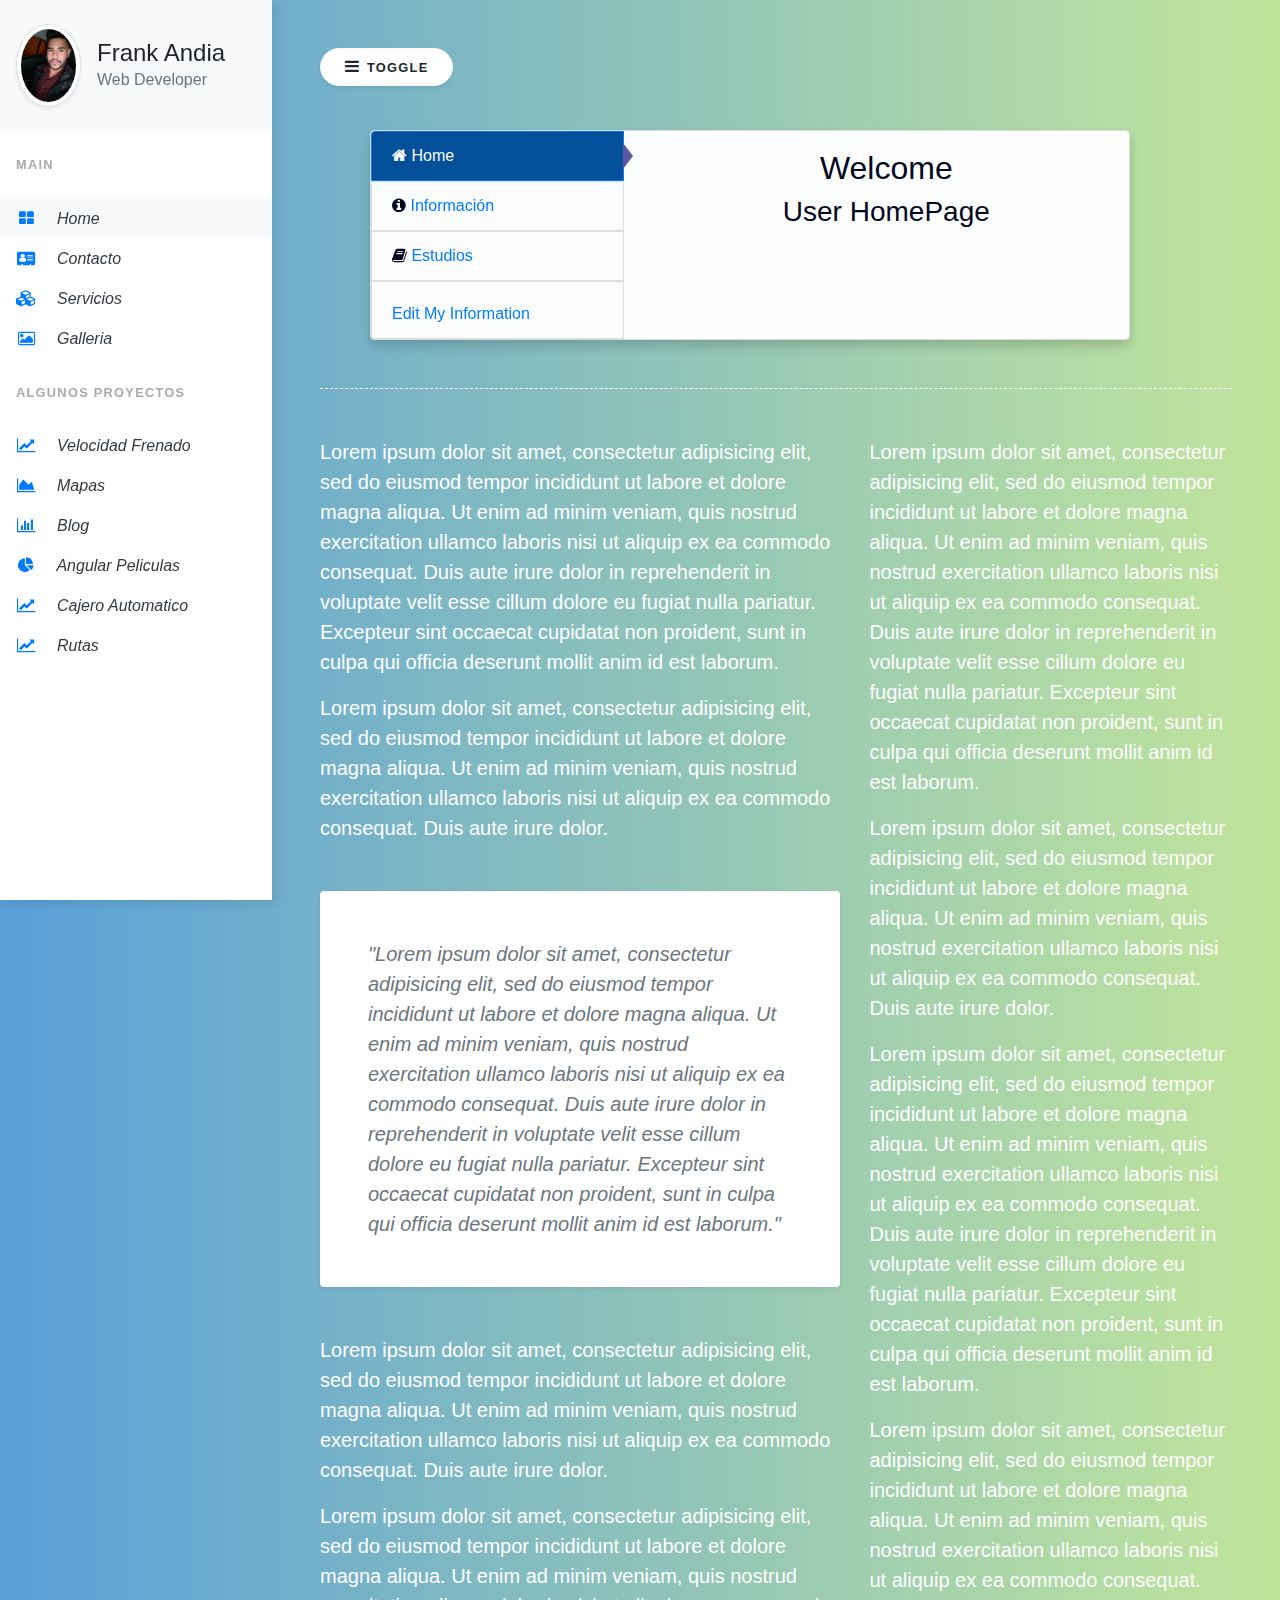
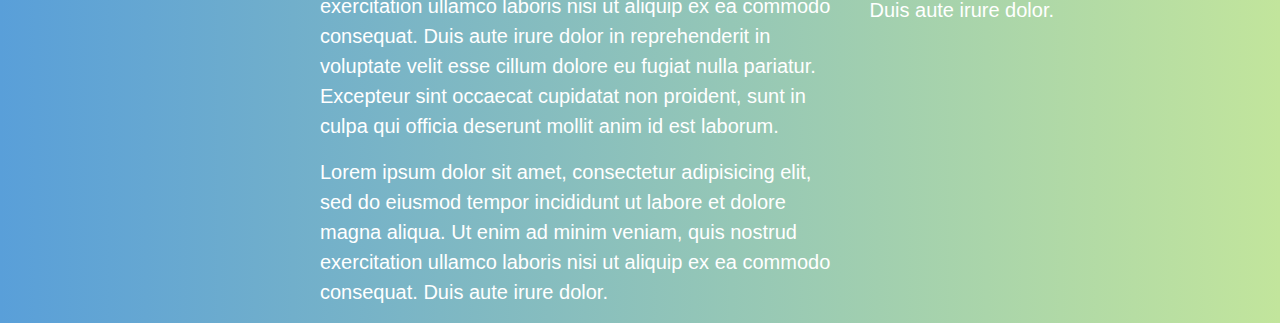
==== index.html @ 43e4f750 "version 1.0.0" ====
<!DOCTYPE html>
<html lang="en">

<head>
  <meta charset="UTF-8">
  <meta name="viewport" content="width=device-width, initial-scale=1.0">
  <meta http-equiv="X-UA-Compatible" content="ie=edge">
  <link rel="stylesheet" href="https://stackpath.bootstrapcdn.com/bootstrap/4.3.1/css/bootstrap.min.css"
    integrity="sha384-ggOyR0iXCbMQv3Xipma34MD+dH/1fQ784/j6cY/iJTQUOhcWr7x9JvoRxT2MZw1T" crossorigin="anonymous">
  <link rel="stylesheet" href="https://cdnjs.cloudflare.com/ajax/libs/font-awesome/5.10.2/css/all.min.css"
    integrity="sha256-zmfNZmXoNWBMemUOo1XUGFfc0ihGGLYdgtJS3KCr/l0=" crossorigin="anonymous" />
  <link rel="stylesheet" href="https://cdnjs.cloudflare.com/ajax/libs/font-awesome/4.7.0/css/font-awesome.css"
    integrity="sha256-NuCn4IvuZXdBaFKJOAcsU2Q3ZpwbdFisd5dux4jkQ5w=" crossorigin="anonymous" />
  <link rel="stylesheet" href="./css/index2.css">
  <title>Mi Portafolio</title>
</head>

<body>
  <!-- Vertical navbar -->
  <div class="vertical-nav bg-white active" id="sidebar">
    <div class="py-4 px-3 mb-4 bg-light">
      <div class="media d-flex align-items-center"><img src="./img/WhatsApp Image 2019-08-27 at 10.52.57 PM.jpeg"
          alt="..." width="65" class="mr-3 rounded-circle img-thumbnail shadow-sm">
        <div class="media-body">
          <h4 class="m-0">Frank Andia</h4>
          <p class="font-weight-light text-muted mb-0">Web Developer</p>
        </div>
      </div>
    </div>

    <p class="text-gray font-weight-bold text-uppercase px-3 small pb-4 mb-0">Main</p>

    <ul class="nav flex-column bg-white mb-0">
      <li class="nav-item">
        <a href="./index.html" class="nav-link text-dark font-italic bg-light">
          <i class="fa fa-th-large mr-3 text-primary fa-fw"></i>
          Home
        </a>
      </li>
      <li class="nav-item">
        <a href="./contacto.html" class="nav-link text-dark font-italic">
          <i class="fa fa-address-card mr-3 text-primary fa-fw"></i>
          Contacto
        </a>
      </li>
      <li class="nav-item">
        <a href="./servicios.html" class="nav-link text-dark font-italic">
          <i class="fa fa-cubes mr-3 text-primary fa-fw"></i>
          Servicios
        </a>
      </li>
      <li class="nav-item">
        <a href="./galeria.html" class="nav-link text-dark font-italic">
          <i class="fa fa-picture-o mr-3 text-primary fa-fw"></i>
          Galleria
        </a>
      </li>
    </ul>

    <p class="text-gray font-weight-bold text-uppercase px-3 small py-4 mb-0">Algunos Proyectos</p>

    <ul class="nav flex-column bg-white mb-0">
      <li class="nav-item">
        <a href="./proyectos-index.html" id="huellafrenado" class="nav-link text-dark font-italic">
          <i class="fa fa-line-chart mr-3 text-primary fa-fw"></i>
          Velocidad Frenado
        </a>
      </li>
      <li class="nav-item">
        <a href="./proyectos-index.html" id="mapas" class="nav-link text-dark font-italic">
          <i class="fa fa-area-chart mr-3 text-primary fa-fw"></i>
          Mapas
        </a>
      </li>
      <li class="nav-item">
        <a href="./proyectos-index.html" class="nav-link text-dark font-italic">
          <i class="fa fa-bar-chart mr-3 text-primary fa-fw"></i>
          Blog
        </a>
      </li>
      <li class="nav-item">
        <a href="./proyectos-index.html" class="nav-link text-dark font-italic">
          <i class="fa fa-pie-chart mr-3 text-primary fa-fw"></i>
          Angular Peliculas
        </a>
      </li>
      <li class="nav-item">
        <a href="./proyectos-index.html" class="nav-link text-dark font-italic">
          <i class="fa fa-line-chart mr-3 text-primary fa-fw"></i>
          Cajero Automatico
        </a>
      </li>
      <li class="nav-item">
        <a href="./proyectos-index.html" class="nav-link text-dark font-italic">
          <i class="fa fa-line-chart mr-3 text-primary fa-fw"></i>
          Rutas
        </a>
      </li>
    </ul>
  </div>
  <!-- End vertical navbar -->


  <!-- Page content holder -->
  <div class="page-content p-5 active" id="content">
    <!-- Toggle button -->
    <button id="sidebarCollapse" type="button" class="btn btn-light bg-white rounded-pill shadow-sm px-4 mb-4"><i
        class="fa fa-bars mr-2"></i><small class="text-uppercase font-weight-bold">Toggle</small></button>

    <!-- Demo content -->
    <div class="container">
      <div class="row">
        <div class="col-lg-10 col-md-12 col-sm-8 col-xs-9 bhoechie-tab-container">
          <div class="col-lg-4 col-md-3 col-sm-3 col-xs-3 bhoechie-tab-menu">
            <ul class="list-group">
              <a href="#" class="list-group-item active">
               <i class="fa fa-home" aria-hidden="true"></i> Home
              </a>
              <a href="#" class="list-group-item ">
               <i class="fa fa-info-circle" aria-hidden="true"></i> Información
              </a>
              <a href="#" class="list-group-item ">
               <i class="fa fa-book" aria-hidden="true"></i> Estudios
              </a>
              <a href="#" class="list-group-item">
                
                <h4 class="glyphicon glyphicon-wrench"></h4> Edit My Information
              </a>
            </ul>
          </div>
          <div class="col-lg-8 col-md-9 col-sm-9 col-xs-9 bhoechie-tab">
            <!-- flight section -->
            <div class="bhoechie-tab-content active" style="align-items: center">
              <center>
                <h1 class="glyphicon glyphicon-user" style="font-size:14em;color:#00001a"></h1>
                <h2 style="margin-top: 0;color:#00001a">Welcome</h2>
                <h3 style="margin-top: 0;color:#00001a">User HomePage</h3>
              </center>
            </div>


            <div class="bhoechie-tab-content">
              <center>
                <h1 class="glyphicon glyphicon-tasks" style="font-size:12em;color:#00001a"></h1>
                <h2 style="margin-top: 0;color:#00001a"><a href="" class="btn btn-sm btn-primary btn-block"
                    role="button">Schedule</a></h2>
                <h3 style="margin-top: 0;color:#00001a">My Schedule</h3>
              </center>
            </div>


            <div class="bhoechie-tab-content">
              <center>
                <h1 class="glyphicon glyphicon-transfer" style="font-size:12em;color:#00001a"></h1>
                <h2 style="margin-top: 0;color:#00001a"><a href="" class="btn btn-sm btn-primary btn-block"
                    role="button">Trips</a></h2>
                <h3 style="margin-top: 0;color:#00001a">MY Trips </h3>
              </center>
            </div>

            <div class="bhoechie-tab-content">
              <center>
                <h1 class="glyphicon glyphicon-edit" style="font-size:12em;color:#00001a"></h1>
                <h2 style="margin-top: 0;color:#00001a"><a href="" class="btn btn-sm btn-primary btn-block"
                    role="button">Edit</a></h2>
                <h3 style="margin-top: 0;color:#00001a">information Settings</h3>
              </center>
            </div>
          </div>
        </div>
      </div>
    </div>
    <div class="separator"></div>
    <div class="row text-white">
      <div class="col-lg-7">
        <p class="lead">Lorem ipsum dolor sit amet, consectetur adipisicing elit, sed do eiusmod tempor incididunt ut
          labore et dolore magna aliqua. Ut enim ad minim veniam, quis nostrud exercitation ullamco laboris nisi ut
          aliquip ex ea commodo consequat. Duis aute irure
          dolor in reprehenderit in voluptate velit esse cillum dolore eu fugiat nulla pariatur. Excepteur sint occaecat
          cupidatat non proident, sunt in culpa qui officia deserunt mollit anim id est laborum.</p>
        <p class="lead">Lorem ipsum dolor sit amet, consectetur adipisicing elit, sed do eiusmod tempor incididunt ut
          labore et dolore magna aliqua. Ut enim ad minim veniam, quis nostrud exercitation ullamco laboris nisi ut
          aliquip ex ea commodo consequat. Duis aute irure
          dolor.
        </p>
        <div class="bg-white p-5 rounded my-5 shadow-sm">
          <p class="lead font-italic mb-0 text-muted">"Lorem ipsum dolor sit amet, consectetur adipisicing elit, sed do
            eiusmod tempor incididunt ut labore et dolore magna aliqua. Ut enim ad minim veniam, quis nostrud
            exercitation ullamco laboris nisi ut aliquip ex ea commodo consequat. Duis aute
            irure dolor in reprehenderit in voluptate velit esse cillum dolore eu fugiat nulla pariatur. Excepteur sint
            occaecat cupidatat non proident, sunt in culpa qui officia deserunt mollit anim id est laborum."</p>
        </div>
        <p class="lead">Lorem ipsum dolor sit amet, consectetur adipisicing elit, sed do eiusmod tempor incididunt ut
          labore et dolore magna aliqua. Ut enim ad minim veniam, quis nostrud exercitation ullamco laboris nisi ut
          aliquip ex ea commodo consequat. Duis aute irure
          dolor.
        </p>
        <p class="lead">Lorem ipsum dolor sit amet, consectetur adipisicing elit, sed do eiusmod tempor incididunt ut
          labore et dolore magna aliqua. Ut enim ad minim veniam, quis nostrud exercitation ullamco laboris nisi ut
          aliquip ex ea commodo consequat. Duis aute irure
          dolor in reprehenderit in voluptate velit esse cillum dolore eu fugiat nulla pariatur. Excepteur sint occaecat
          cupidatat non proident, sunt in culpa qui officia deserunt mollit anim id est laborum.</p>
        <p class="lead">Lorem ipsum dolor sit amet, consectetur adipisicing elit, sed do eiusmod tempor incididunt ut
          labore et dolore magna aliqua. Ut enim ad minim veniam, quis nostrud exercitation ullamco laboris nisi ut
          aliquip ex ea commodo consequat. Duis aute irure
          dolor.
        </p>
      </div>
      <div class="col-lg-5">
        <p class="lead">Lorem ipsum dolor sit amet, consectetur adipisicing elit, sed do eiusmod tempor incididunt ut
          labore et dolore magna aliqua. Ut enim ad minim veniam, quis nostrud exercitation ullamco laboris nisi ut
          aliquip ex ea commodo consequat. Duis aute irure
          dolor in reprehenderit in voluptate velit esse cillum dolore eu fugiat nulla pariatur. Excepteur sint occaecat
          cupidatat non proident, sunt in culpa qui officia deserunt mollit anim id est laborum.</p>
        <p class="lead">Lorem ipsum dolor sit amet, consectetur adipisicing elit, sed do eiusmod tempor incididunt ut
          labore et dolore magna aliqua. Ut enim ad minim veniam, quis nostrud exercitation ullamco laboris nisi ut
          aliquip ex ea commodo consequat. Duis aute irure
          dolor.
        </p>
        <p class="lead">Lorem ipsum dolor sit amet, consectetur adipisicing elit, sed do eiusmod tempor incididunt ut
          labore et dolore magna aliqua. Ut enim ad minim veniam, quis nostrud exercitation ullamco laboris nisi ut
          aliquip ex ea commodo consequat. Duis aute irure
          dolor in reprehenderit in voluptate velit esse cillum dolore eu fugiat nulla pariatur. Excepteur sint occaecat
          cupidatat non proident, sunt in culpa qui officia deserunt mollit anim id est laborum.</p>
        <p class="lead">Lorem ipsum dolor sit amet, consectetur adipisicing elit, sed do eiusmod tempor incididunt ut
          labore et dolore magna aliqua. Ut enim ad minim veniam, quis nostrud exercitation ullamco laboris nisi ut
          aliquip ex ea commodo consequat. Duis aute irure
          dolor.
        </p>
      </div>
    </div>

  </div>
  <!-- End demo content -->
  <script src="https://code.jquery.com/jquery-3.3.1.slim.min.js"
    integrity="sha384-q8i/X+965DzO0rT7abK41JStQIAqVgRVzpbzo5smXKp4YfRvH+8abtTE1Pi6jizo"
    crossorigin="anonymous"></script>
  <script src="https://cdnjs.cloudflare.com/ajax/libs/popper.js/1.14.7/umd/popper.min.js"
    integrity="sha384-UO2eT0CpHqdSJQ6hJty5KVphtPhzWj9WO1clHTMGa3JDZwrnQq4sF86dIHNDz0W1"
    crossorigin="anonymous"></script>
  <script src="https://stackpath.bootstrapcdn.com/bootstrap/4.3.1/js/bootstrap.min.js"
    integrity="sha384-JjSmVgyd0p3pXB1rRibZUAYoIIy6OrQ6VrjIEaFf/nJGzIxFDsf4x0xIM+B07jRM"
    crossorigin="anonymous"></script>
  <script src="./js/index2.js"></script>
</body>

</html>
---- css/index2.css ----
html,body{
    height: 100%;
    width: 100%;
}
.vertical-nav {
    min-width: 17rem;
    width: 17rem;
    height: 100vh;
    position: fixed;
    top: 0;
    left: 0;
    box-shadow: 3px 3px 10px rgba(0, 0, 0, 0.1);
    transition: all 0.4s;
  }
  
  .page-content {
    width: calc(100% - 17rem);
    margin-left: 17rem;
    transition: all 0.4s;
  }
  
  /* for toggle behavior */
  
  #sidebar.active {
    margin-left: -17rem;
  }
  
  #content.active {
    width: 100%;
    margin: 0;
  }
  
  @media (max-width: 768px) {
    #sidebar {
      margin-left: -17rem;
    }
    #sidebar.active {
      margin-left: 0;
    }
    #content {
      width: 100%;
      margin: 0;
    }
    #content.active {
      margin-left: 17rem;
      width: calc(100% - 17rem);
    }
  }
  @media (min-width: 768px) {
    #sidebar {
      margin-left: -17rem;
    }
    #sidebar.active {
      margin-left: 0;
    }
    #content {
      width: 100%;
      height: 100%;
      margin: 0;
    }
    #content.active {
      margin-left: 17rem;
      width: calc(100% - 17rem);
    }
  }

  /*
  *
  * ==========================================
  * FOR DEMO PURPOSE
  * ==========================================
  *
  */
  
  body {
    background: #599fd9;
    background: -webkit-linear-gradient(to right, #599fd9, #c2e59c);
    background: linear-gradient(to right, #599fd9, #c2e59c);
    min-height: 100vh;
    overflow-x: hidden;
  }
  
  .separator {
    margin: 3rem 0;
    border-bottom: 1px dashed #fff;
  }
  
  .text-uppercase {
    letter-spacing: 0.1em;
  }
  
  .text-gray {
    color: #aaa;
  }


/**/
.list-group > a{
  text-decoration: none;
}

div.bhoechie-tab-container{
  z-index: 10;
  background-color: #ffffff;
  padding: 0 !important;
  border-radius: 4px;
  -moz-border-radius: 4px;
  border:1px solid #ddd;
  margin-top: 20px;
  margin-left: 50px;
  -webkit-box-shadow: 0 6px 12px rgba(0,0,0,.175);
  box-shadow: 0 6px 12px rgba(0,0,0,.175);
  -moz-box-shadow: 0 6px 12px rgba(0,0,0,.175);
  background-clip: padding-box;
  opacity: 0.97;
  filter: alpha(opacity=97);
}
div.bhoechie-tab-menu{
  padding-right: 0;
  padding-left: 0;
  padding-bottom: 0;
  float: left;
}
div.bhoechie-tab{
  float: left;
}
div.bhoechie-tab-menu ul.list-group{
  margin-bottom: 0;
  list-style:none;
}
div.bhoechie-tab-menu ul.list-group>a{
  margin-bottom: 0;
  text-align:left;
}
div.bhoechie-tab-menu ul.list-group>a .glyphicon,
div.bhoechie-tab-menu ul.list-group>a .fa {
  color: #00001a;
}
div.bhoechie-tab-menu ul.list-group>a:first-child{
  border-top-right-radius: 0;
  -moz-border-top-right-radius: 0;
}
div.bhoechie-tab-menu ul.list-group>a:last-child{
  border-bottom-right-radius: 0;
  -moz-border-bottom-right-radius: 0;
}
div.bhoechie-tab-menu ul.list-group>a.active,
div.bhoechie-tab-menu ul.list-group>a.active .glyphicon,
div.bhoechie-tab-menu ul.list-group>a.active .fa{
  background-color: #004c99;
  background-image: #5A55A3;
  color: #ffffff;
}
div.bhoechie-tab-menu ul.list-group>a.active:after{
  content: '';
  position: absolute;
  left: 100%;
  top: 50%;
  margin-top: -13px;
  border-left: 0;
  border-bottom: 13px solid transparent;
  border-top: 13px solid transparent;
  border-left: 10px solid #5A55A3;
}

div.bhoechie-tab-content{
  background-color: #ffffff;
  /* border: 1px solid #eeeeee; */
  padding-left: 20px;
  padding-top: 10px;
}

div.bhoechie-tab div.bhoechie-tab-content:not(.active){
  display: none;
}
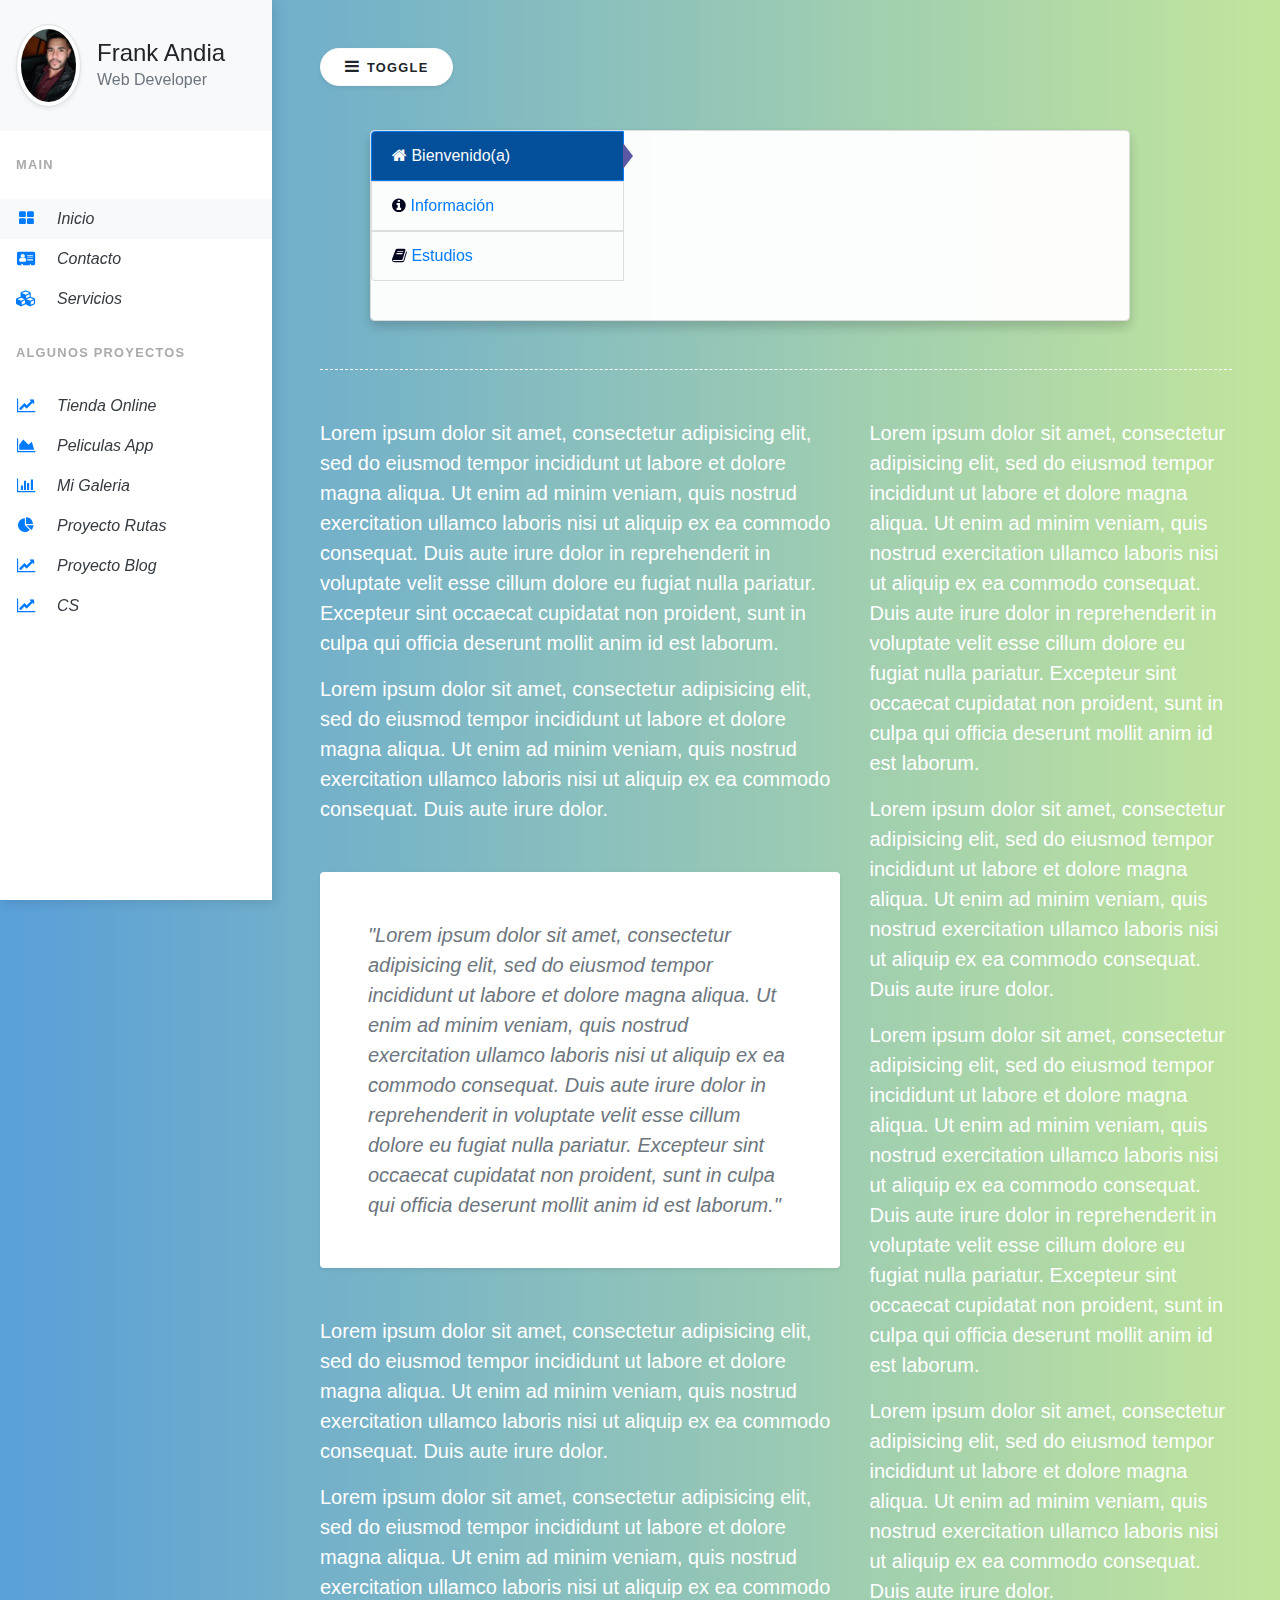
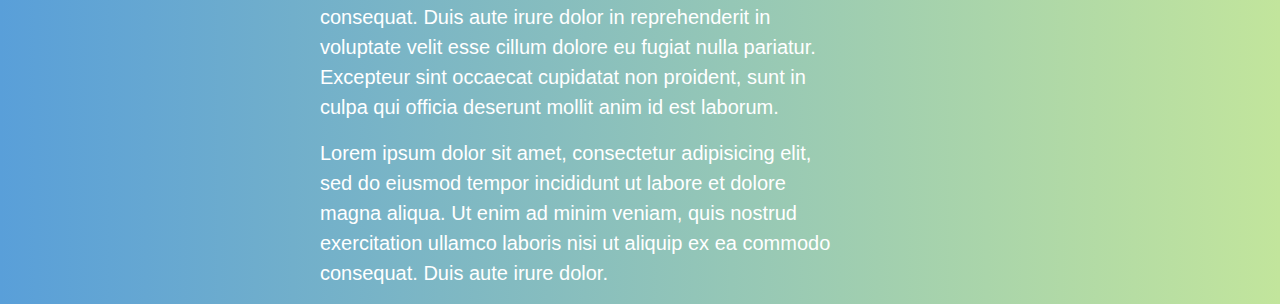
==== commit d36e98d2: "V2.0" ====
--- a/index.html
+++ b/index.html
@@ -34,7 +34,7 @@
       <li class="nav-item">
         <a href="./index.html" class="nav-link text-dark font-italic bg-light">
           <i class="fa fa-th-large mr-3 text-primary fa-fw"></i>
-          Home
+          Inicio
         </a>
       </li>
       <li class="nav-item">
@@ -49,51 +49,51 @@
           Servicios
         </a>
       </li>
-      <li class="nav-item">
+      <!-- <li class="nav-item">
         <a href="./galeria.html" class="nav-link text-dark font-italic">
           <i class="fa fa-picture-o mr-3 text-primary fa-fw"></i>
           Galleria
         </a>
-      </li>
+      </li> -->
     </ul>
 
     <p class="text-gray font-weight-bold text-uppercase px-3 small py-4 mb-0">Algunos Proyectos</p>
 
     <ul class="nav flex-column bg-white mb-0">
       <li class="nav-item">
-        <a href="./proyectos-index.html" id="huellafrenado" class="nav-link text-dark font-italic">
+        <a href="https://franklam7.github.io/Tienda-Online/#/" target="_blanck" class="nav-link text-dark font-italic">
           <i class="fa fa-line-chart mr-3 text-primary fa-fw"></i>
-          Velocidad Frenado
-        </a>
-      </li>
-      <li class="nav-item">
-        <a href="./proyectos-index.html" id="mapas" class="nav-link text-dark font-italic">
+          Tienda Online
+        </a>
+      </li>
+      <li class="nav-item">
+        <a href="https://franklam7.github.io/PeliculasApp/" target="_blanck" id="mapas" class="nav-link text-dark font-italic">
           <i class="fa fa-area-chart mr-3 text-primary fa-fw"></i>
-          Mapas
-        </a>
-      </li>
-      <li class="nav-item">
-        <a href="./proyectos-index.html" class="nav-link text-dark font-italic">
+          Peliculas App
+        </a>
+      </li>
+      <li class="nav-item">
+        <a href="https://franklam7.github.io/Mi-Galeria/index.html" target="_blanck" class="nav-link text-dark font-italic">
           <i class="fa fa-bar-chart mr-3 text-primary fa-fw"></i>
-          Blog
-        </a>
-      </li>
-      <li class="nav-item">
-        <a href="./proyectos-index.html" class="nav-link text-dark font-italic">
+          Mi Galeria
+        </a>
+      </li>
+      <li class="nav-item">
+        <a href="https://franklam7.github.io/ProyectoRutas/ProyectoRutas/index.html" target="_blanck" class="nav-link text-dark font-italic">
           <i class="fa fa-pie-chart mr-3 text-primary fa-fw"></i>
-          Angular Peliculas
-        </a>
-      </li>
-      <li class="nav-item">
-        <a href="./proyectos-index.html" class="nav-link text-dark font-italic">
+          Proyecto Rutas
+        </a>
+      </li>
+      <li class="nav-item">
+        <a href="https://franklam7.github.io/ProyectoJS/index.html" target="_blanck" class="nav-link text-dark font-italic">
           <i class="fa fa-line-chart mr-3 text-primary fa-fw"></i>
-          Cajero Automatico
-        </a>
-      </li>
-      <li class="nav-item">
-        <a href="./proyectos-index.html" class="nav-link text-dark font-italic">
+          Proyecto Blog
+        </a>
+      </li>
+      <li class="nav-item">
+        <a href="https://franklam7.github.io/Codigo5-Semana2-PaginaCounterStrike/index.html" target="_blanck" class="nav-link text-dark font-italic">
           <i class="fa fa-line-chart mr-3 text-primary fa-fw"></i>
-          Rutas
+          CS
         </a>
       </li>
     </ul>
@@ -114,7 +114,7 @@
           <div class="col-lg-4 col-md-3 col-sm-3 col-xs-3 bhoechie-tab-menu">
             <ul class="list-group">
               <a href="#" class="list-group-item active">
-               <i class="fa fa-home" aria-hidden="true"></i> Home
+               <i class="fa fa-home" aria-hidden="true"></i> Bienvenido(a)
               </a>
               <a href="#" class="list-group-item ">
                <i class="fa fa-info-circle" aria-hidden="true"></i> Información
@@ -122,50 +122,83 @@
               <a href="#" class="list-group-item ">
                <i class="fa fa-book" aria-hidden="true"></i> Estudios
               </a>
-              <a href="#" class="list-group-item">
+              <!-- <a href="#" class="list-group-item">
                 
                 <h4 class="glyphicon glyphicon-wrench"></h4> Edit My Information
-              </a>
+              </a> -->
             </ul>
           </div>
           <div class="col-lg-8 col-md-9 col-sm-9 col-xs-9 bhoechie-tab">
             <!-- flight section -->
-            <div class="bhoechie-tab-content active" style="align-items: center">
-              <center>
-                <h1 class="glyphicon glyphicon-user" style="font-size:14em;color:#00001a"></h1>
-                <h2 style="margin-top: 0;color:#00001a">Welcome</h2>
-                <h3 style="margin-top: 0;color:#00001a">User HomePage</h3>
+            <div class="bhoechie-tab-content active" id="tit" style="align-items: center">
+              <center>
+                <!-- <h1 class="glyphicon glyphicon-user" style="font-size:14em;color:#00001a"></h1> -->
+                <!-- <h2 style="margin-top: 0;color:#00001a">Welcome</h2> -->
+                <h2 style="margin-top: 0; margin-bottom: 0;">Frank</h2>
+                <h2 style="margin-top: 0;">Home Page</h2>
               </center>
             </div>
 
 
             <div class="bhoechie-tab-content">
               <center>
-                <h1 class="glyphicon glyphicon-tasks" style="font-size:12em;color:#00001a"></h1>
+                <!-- <h1 class="glyphicon glyphicon-tasks" style="font-size:12em;color:#00001a">a</h1>
                 <h2 style="margin-top: 0;color:#00001a"><a href="" class="btn btn-sm btn-primary btn-block"
                     role="button">Schedule</a></h2>
-                <h3 style="margin-top: 0;color:#00001a">My Schedule</h3>
+                <h3 style="margin-top: 0;color:#00001a">My Schedule</h3> -->
+                <table class="table table-hover">
+                  <tr>
+                    <th scope="row">Nombre</th>
+                    <td>Frank Andia Monroy </td>
+                  </tr>
+                  <tr>
+                    <th scope="row">Email</th>
+                    <td>frankzick1@gmail.com </td>
+                  </tr>
+                  <tr>
+                    <th scope="row">Telf.</th>
+                    <td>+51 982739106 </td>
+                  </tr>
+                  <tr>
+                    <th scope="row">Fecha Nac.</th>
+                    <td>07/06/1996 </td>
+                  </tr>
+                  <tr>
+                    <th scope="row">Nacionalidad</th>
+                    <td>Perú</td>
+                  </tr>
+                </table>
               </center>
             </div>
 
 
             <div class="bhoechie-tab-content">
               <center>
-                <h1 class="glyphicon glyphicon-transfer" style="font-size:12em;color:#00001a"></h1>
-                <h2 style="margin-top: 0;color:#00001a"><a href="" class="btn btn-sm btn-primary btn-block"
-                    role="button">Trips</a></h2>
-                <h3 style="margin-top: 0;color:#00001a">MY Trips </h3>
+                <table class="table table-hover">
+                  <tr>
+                    <th scope="row">UPC</th>
+                    <td>Ingenieria de Sistemas - Actualidad </td>
+                  </tr>
+                  <tr>
+                    <th scope="row">CIBERTEC</th>
+                    <td>Computación e Informática - Egresado</td>
+                  </tr>
+                  <tr>
+                    <th scope="row">TECSUP</th>
+                    <td>Desarrollo Web FullStack - Certificación</td>
+                  </tr>
+                </table>
               </center>
             </div>
 
-            <div class="bhoechie-tab-content">
+            <!-- <div class="bhoechie-tab-content">
               <center>
                 <h1 class="glyphicon glyphicon-edit" style="font-size:12em;color:#00001a"></h1>
                 <h2 style="margin-top: 0;color:#00001a"><a href="" class="btn btn-sm btn-primary btn-block"
                     role="button">Edit</a></h2>
                 <h3 style="margin-top: 0;color:#00001a">information Settings</h3>
               </center>
-            </div>
+            </div> -->
           </div>
         </div>
       </div>
--- a/css/index2.css
+++ b/css/index2.css
@@ -1,158 +1,158 @@
-html,body{
-    height: 100%;
-    width: 100%;
+html,
+body {
+  height: 100%;
+  width: 100%;
 }
 .vertical-nav {
-    min-width: 17rem;
-    width: 17rem;
-    height: 100vh;
-    position: fixed;
-    top: 0;
-    left: 0;
-    box-shadow: 3px 3px 10px rgba(0, 0, 0, 0.1);
-    transition: all 0.4s;
-  }
-  
-  .page-content {
-    width: calc(100% - 17rem);
-    margin-left: 17rem;
-    transition: all 0.4s;
-  }
-  
-  /* for toggle behavior */
-  
+  min-width: 17rem;
+  width: 17rem;
+  height: 100vh;
+  position: fixed;
+  top: 0;
+  left: 0;
+  box-shadow: 3px 3px 10px rgba(0, 0, 0, 0.1);
+  transition: all 0.4s;
+}
+
+.page-content {
+  width: calc(100% - 17rem);
+  margin-left: 17rem;
+  transition: all 0.4s;
+}
+
+/* for toggle behavior */
+
+#sidebar.active {
+  margin-left: -17rem;
+}
+
+#content.active {
+  width: 100%;
+  margin: 0;
+}
+
+@media (max-width: 768px) {
+  #sidebar {
+    margin-left: -17rem;
+  }
   #sidebar.active {
-    margin-left: -17rem;
-  }
-  
-  #content.active {
+    margin-left: 0;
+  }
+  #content {
     width: 100%;
     margin: 0;
   }
-  
-  @media (max-width: 768px) {
-    #sidebar {
-      margin-left: -17rem;
-    }
-    #sidebar.active {
-      margin-left: 0;
-    }
-    #content {
-      width: 100%;
-      margin: 0;
-    }
-    #content.active {
-      margin-left: 17rem;
-      width: calc(100% - 17rem);
-    }
-  }
-  @media (min-width: 768px) {
-    #sidebar {
-      margin-left: -17rem;
-    }
-    #sidebar.active {
-      margin-left: 0;
-    }
-    #content {
-      width: 100%;
-      height: 100%;
-      margin: 0;
-    }
-    #content.active {
-      margin-left: 17rem;
-      width: calc(100% - 17rem);
-    }
-  }
-
-  /*
+  #content.active {
+    margin-left: 17rem;
+    width: calc(100% - 17rem);
+  }
+}
+@media (min-width: 768px) {
+  #sidebar {
+    margin-left: -17rem;
+  }
+  #sidebar.active {
+    margin-left: 0;
+  }
+  #content {
+    width: 100%;
+    height: 100%;
+    margin: 0;
+  }
+  #content.active {
+    margin-left: 17rem;
+    width: calc(100% - 17rem);
+  }
+}
+
+/*
   *
   * ==========================================
   * FOR DEMO PURPOSE
   * ==========================================
   *
   */
-  
-  body {
-    background: #599fd9;
-    background: -webkit-linear-gradient(to right, #599fd9, #c2e59c);
-    background: linear-gradient(to right, #599fd9, #c2e59c);
-    min-height: 100vh;
-    overflow-x: hidden;
-  }
-  
-  .separator {
-    margin: 3rem 0;
-    border-bottom: 1px dashed #fff;
-  }
-  
-  .text-uppercase {
-    letter-spacing: 0.1em;
-  }
-  
-  .text-gray {
-    color: #aaa;
-  }
-
+
+body {
+  background: #599fd9;
+  background: -webkit-linear-gradient(to right, #599fd9, #c2e59c);
+  background: linear-gradient(to right, #599fd9, #c2e59c);
+  min-height: 100vh;
+  overflow-x: hidden;
+}
+
+.separator {
+  margin: 3rem 0;
+  border-bottom: 1px dashed #fff;
+}
+
+.text-uppercase {
+  letter-spacing: 0.1em;
+}
+
+.text-gray {
+  color: #aaa;
+}
 
 /**/
-.list-group > a{
+.list-group > a {
   text-decoration: none;
 }
 
-div.bhoechie-tab-container{
+div.bhoechie-tab-container {
   z-index: 10;
   background-color: #ffffff;
   padding: 0 !important;
   border-radius: 4px;
   -moz-border-radius: 4px;
-  border:1px solid #ddd;
+  border: 1px solid #ddd;
   margin-top: 20px;
   margin-left: 50px;
-  -webkit-box-shadow: 0 6px 12px rgba(0,0,0,.175);
-  box-shadow: 0 6px 12px rgba(0,0,0,.175);
-  -moz-box-shadow: 0 6px 12px rgba(0,0,0,.175);
+  -webkit-box-shadow: 0 6px 12px rgba(0, 0, 0, 0.175);
+  box-shadow: 0 6px 12px rgba(0, 0, 0, 0.175);
+  -moz-box-shadow: 0 6px 12px rgba(0, 0, 0, 0.175);
   background-clip: padding-box;
   opacity: 0.97;
   filter: alpha(opacity=97);
 }
-div.bhoechie-tab-menu{
+div.bhoechie-tab-menu {
   padding-right: 0;
   padding-left: 0;
   padding-bottom: 0;
   float: left;
 }
-div.bhoechie-tab{
+div.bhoechie-tab {
   float: left;
 }
-div.bhoechie-tab-menu ul.list-group{
+div.bhoechie-tab-menu ul.list-group {
   margin-bottom: 0;
-  list-style:none;
-}
-div.bhoechie-tab-menu ul.list-group>a{
+  list-style: none;
+}
+div.bhoechie-tab-menu ul.list-group > a {
   margin-bottom: 0;
-  text-align:left;
-}
-div.bhoechie-tab-menu ul.list-group>a .glyphicon,
-div.bhoechie-tab-menu ul.list-group>a .fa {
+  text-align: left;
+}
+div.bhoechie-tab-menu ul.list-group > a .glyphicon,
+div.bhoechie-tab-menu ul.list-group > a .fa {
   color: #00001a;
 }
-div.bhoechie-tab-menu ul.list-group>a:first-child{
+div.bhoechie-tab-menu ul.list-group > a:first-child {
   border-top-right-radius: 0;
   -moz-border-top-right-radius: 0;
 }
-div.bhoechie-tab-menu ul.list-group>a:last-child{
+div.bhoechie-tab-menu ul.list-group > a:last-child {
   border-bottom-right-radius: 0;
   -moz-border-bottom-right-radius: 0;
 }
-div.bhoechie-tab-menu ul.list-group>a.active,
-div.bhoechie-tab-menu ul.list-group>a.active .glyphicon,
-div.bhoechie-tab-menu ul.list-group>a.active .fa{
+div.bhoechie-tab-menu ul.list-group > a.active,
+div.bhoechie-tab-menu ul.list-group > a.active .glyphicon,
+div.bhoechie-tab-menu ul.list-group > a.active .fa {
   background-color: #004c99;
-  background-image: #5A55A3;
+  background-image: #5a55a3;
   color: #ffffff;
 }
-div.bhoechie-tab-menu ul.list-group>a.active:after{
-  content: '';
+div.bhoechie-tab-menu ul.list-group > a.active:after {
+  content: "";
   position: absolute;
   left: 100%;
   top: 50%;
@@ -160,19 +160,55 @@
   border-left: 0;
   border-bottom: 13px solid transparent;
   border-top: 13px solid transparent;
-  border-left: 10px solid #5A55A3;
-}
-
-div.bhoechie-tab-content{
+  border-left: 10px solid #5a55a3;
+}
+
+div.bhoechie-tab-content {
   background-color: #ffffff;
   /* border: 1px solid #eeeeee; */
   padding-left: 20px;
   padding-top: 10px;
 }
 
-div.bhoechie-tab div.bhoechie-tab-content:not(.active){
+div.bhoechie-tab div.bhoechie-tab-content:not(.active) {
   display: none;
 }
 
-
-
+/*texto*/
+#tit > center > h2 {
+  font-size: 3rem;
+  font-weight: 900;
+  text-align: center;
+  margin: 4rem;
+  text-transform: uppercase;
+  animation: background-move 10s infinite;
+  background: url(https://blog.spoongraphics.co.uk/wp-content/uploads/2012/retro-pattern/triangle-pattern.jpg);
+  -webkit-background-clip: text;
+  -webkit-text-fill-color: transparent;
+}
+
+@keyframes background-move {
+  0% {
+    background-position: 0% 0%;
+  }
+  25% {
+    background-position: 5% 10%;
+  }
+  50% {
+    background-position: 15% 15%;
+  }
+  75% {
+    background-position: 10% 5%;
+  }
+  100% {
+    background-position: 0% 0%;
+  }
+}
+@font-face {
+  font-family: "Open Sans";
+  font-style: normal;
+  font-weight: 400;
+  src: local("Open Sans"), local("OpenSans"),
+    url(http://themes.googleusercontent.com/static/fonts/opensans/v7/cJZKeOuBrn4kERxqtaUH3bO3LdcAZYWl9Si6vvxL-qU.woff)
+      format("woff");
+}
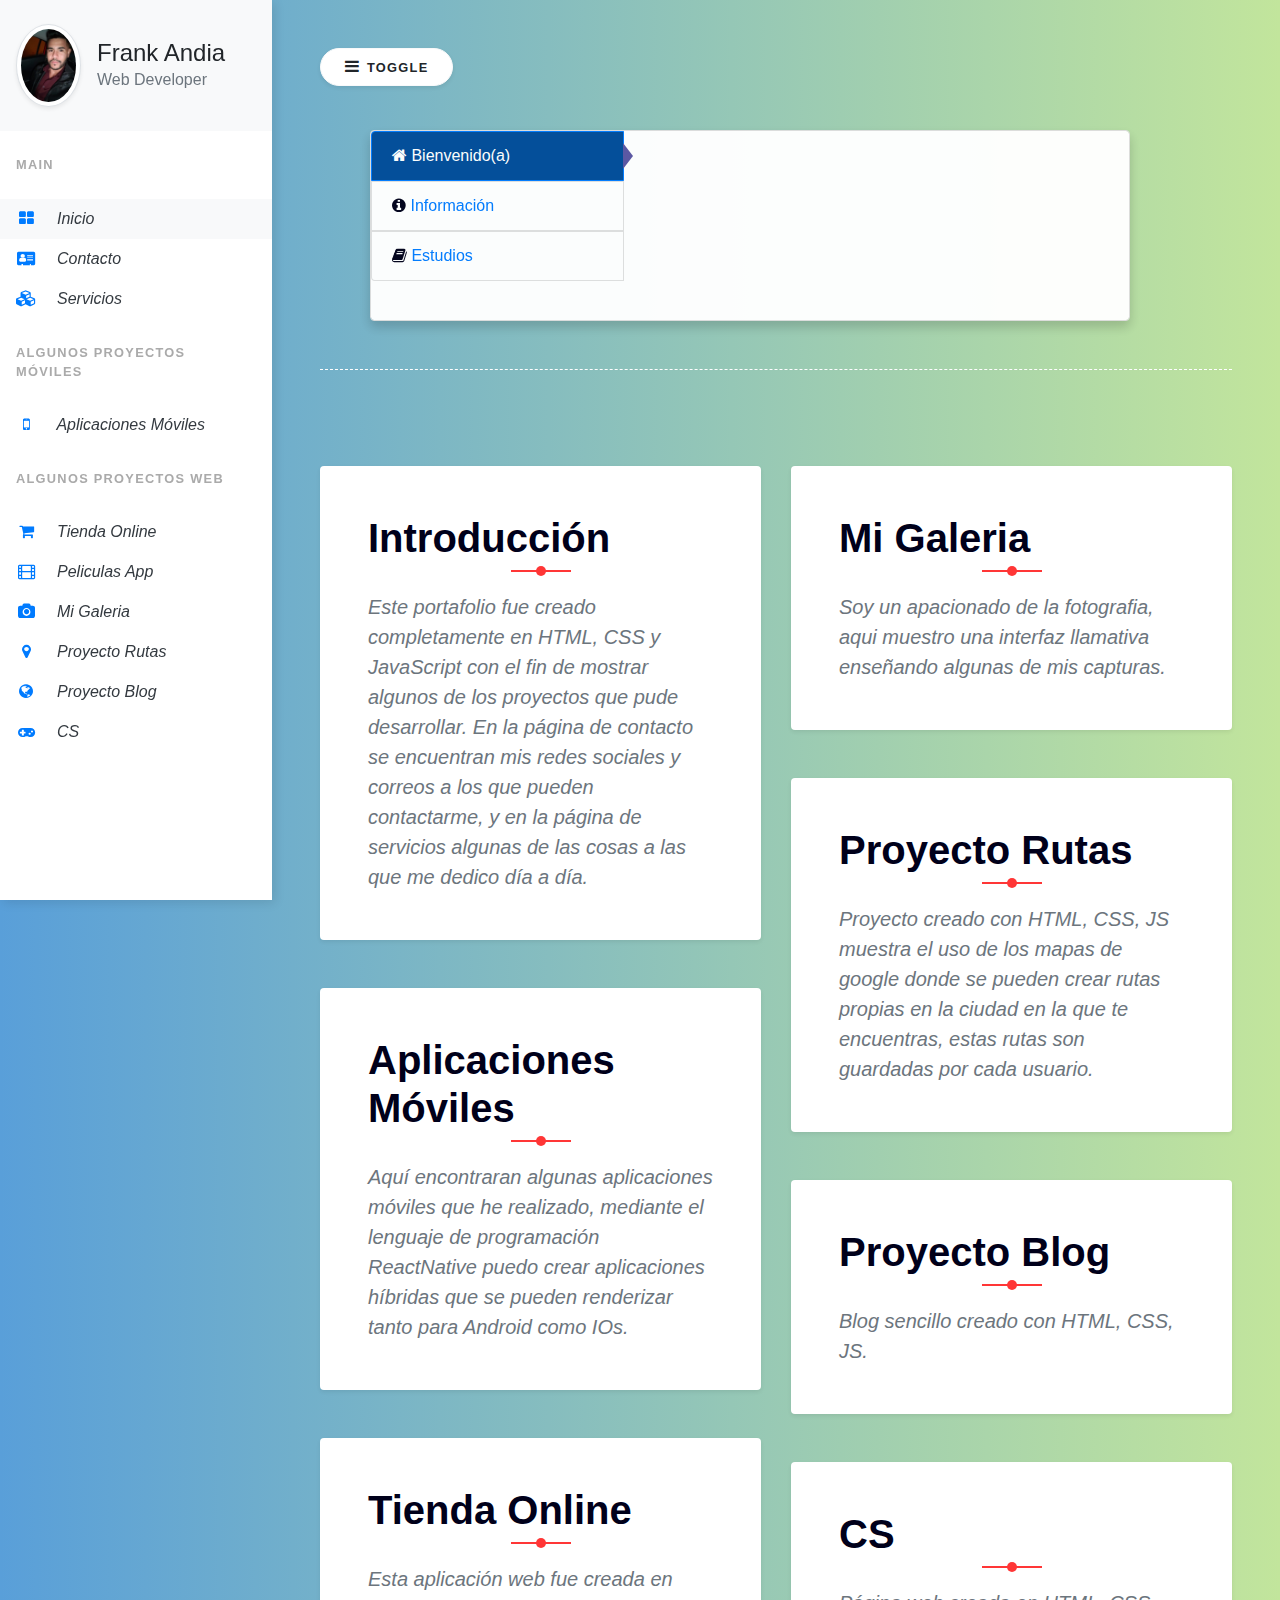
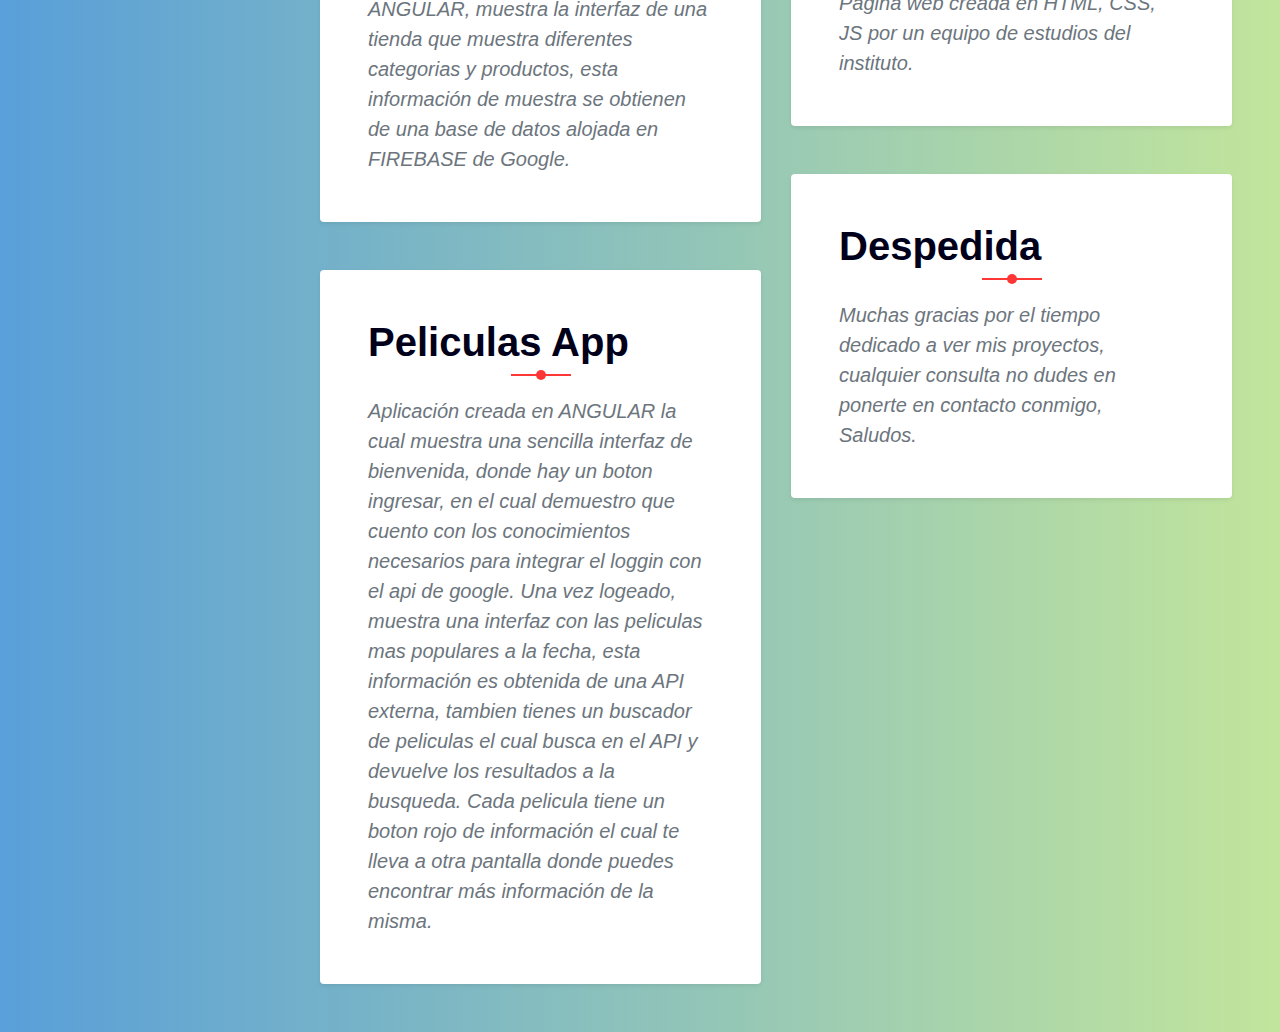
==== commit ee9bddbf: "Actualizacion Portafolio" ====
--- a/index.html
+++ b/index.html
@@ -1,197 +1,262 @@
 <!DOCTYPE html>
 <html lang="en">
-
-<head>
-  <meta charset="UTF-8">
-  <meta name="viewport" content="width=device-width, initial-scale=1.0">
-  <meta http-equiv="X-UA-Compatible" content="ie=edge">
-  <link rel="stylesheet" href="https://stackpath.bootstrapcdn.com/bootstrap/4.3.1/css/bootstrap.min.css"
-    integrity="sha384-ggOyR0iXCbMQv3Xipma34MD+dH/1fQ784/j6cY/iJTQUOhcWr7x9JvoRxT2MZw1T" crossorigin="anonymous">
-  <link rel="stylesheet" href="https://cdnjs.cloudflare.com/ajax/libs/font-awesome/5.10.2/css/all.min.css"
-    integrity="sha256-zmfNZmXoNWBMemUOo1XUGFfc0ihGGLYdgtJS3KCr/l0=" crossorigin="anonymous" />
-  <link rel="stylesheet" href="https://cdnjs.cloudflare.com/ajax/libs/font-awesome/4.7.0/css/font-awesome.css"
-    integrity="sha256-NuCn4IvuZXdBaFKJOAcsU2Q3ZpwbdFisd5dux4jkQ5w=" crossorigin="anonymous" />
-  <link rel="stylesheet" href="./css/index2.css">
-  <title>Mi Portafolio</title>
-</head>
-
-<body>
-  <!-- Vertical navbar -->
-  <div class="vertical-nav bg-white active" id="sidebar">
-    <div class="py-4 px-3 mb-4 bg-light">
-      <div class="media d-flex align-items-center"><img src="./img/WhatsApp Image 2019-08-27 at 10.52.57 PM.jpeg"
-          alt="..." width="65" class="mr-3 rounded-circle img-thumbnail shadow-sm">
-        <div class="media-body">
-          <h4 class="m-0">Frank Andia</h4>
-          <p class="font-weight-light text-muted mb-0">Web Developer</p>
+  <head>
+    <meta charset="UTF-8" />
+    <meta name="viewport" content="width=device-width, initial-scale=1.0" />
+    <meta http-equiv="X-UA-Compatible" content="ie=edge" />
+    <link
+      rel="stylesheet"
+      href="https://stackpath.bootstrapcdn.com/bootstrap/4.3.1/css/bootstrap.min.css"
+      integrity="sha384-ggOyR0iXCbMQv3Xipma34MD+dH/1fQ784/j6cY/iJTQUOhcWr7x9JvoRxT2MZw1T"
+      crossorigin="anonymous"
+    />
+    <link
+      rel="stylesheet"
+      href="https://cdnjs.cloudflare.com/ajax/libs/font-awesome/5.10.2/css/all.min.css"
+      integrity="sha256-zmfNZmXoNWBMemUOo1XUGFfc0ihGGLYdgtJS3KCr/l0="
+      crossorigin="anonymous"
+    />
+    <link
+      rel="stylesheet"
+      href="https://cdnjs.cloudflare.com/ajax/libs/font-awesome/4.7.0/css/font-awesome.css"
+      integrity="sha256-NuCn4IvuZXdBaFKJOAcsU2Q3ZpwbdFisd5dux4jkQ5w="
+      crossorigin="anonymous"
+    />
+    <link rel="stylesheet" href="./css/index2.css" />
+    <title>Mi Portafolio</title>
+  </head>
+
+  <body>
+    <!-- Vertical navbar -->
+    <div class="vertical-nav bg-white active" id="sidebar">
+      <div class="py-4 px-3 mb-4 bg-light" data-toggle="modal" data-target="#product_view">
+        <div class="media d-flex align-items-center plus-img" >
+          <img
+            src="./img/WhatsApp Image 2019-08-27 at 10.52.57 PM.jpeg"
+            alt="..."
+            width="65"
+            class="mr-3 rounded-circle img-thumbnail shadow-sm"
+          />
+          <div class="media-body">
+            <h4 class="m-0">Frank Andia</h4>
+            <p class="font-weight-light text-muted mb-0">Web Developer</p>
+            <!-- <button type="button" class="btn btn-primary" data-toggle="modal" data-target="#product_view"><i class="fa fa-search"></i> Quick View</button> -->
+          </div>
         </div>
       </div>
-    </div>
-
-    <p class="text-gray font-weight-bold text-uppercase px-3 small pb-4 mb-0">Main</p>
-
-    <ul class="nav flex-column bg-white mb-0">
-      <li class="nav-item">
-        <a href="./index.html" class="nav-link text-dark font-italic bg-light">
-          <i class="fa fa-th-large mr-3 text-primary fa-fw"></i>
-          Inicio
-        </a>
-      </li>
-      <li class="nav-item">
-        <a href="./contacto.html" class="nav-link text-dark font-italic">
-          <i class="fa fa-address-card mr-3 text-primary fa-fw"></i>
-          Contacto
-        </a>
-      </li>
-      <li class="nav-item">
-        <a href="./servicios.html" class="nav-link text-dark font-italic">
-          <i class="fa fa-cubes mr-3 text-primary fa-fw"></i>
-          Servicios
-        </a>
-      </li>
-      <!-- <li class="nav-item">
+
+      <p class="text-gray font-weight-bold text-uppercase px-3 small pb-4 mb-0">
+        Main
+      </p>
+
+      <ul class="nav flex-column bg-white mb-0">
+        <li class="nav-item">
+          <a
+            href="./index.html"
+            class="nav-link text-dark font-italic bg-light"
+          >
+            <i class="fa fa-th-large mr-3 text-primary fa-fw"></i>
+            Inicio
+          </a>
+        </li>
+        <li class="nav-item">
+          <a href="./contacto.html" class="nav-link text-dark font-italic">
+            <i class="fa fa-address-card mr-3 text-primary fa-fw"></i>
+            Contacto
+          </a>
+        </li>
+        <li class="nav-item">
+          <a href="./servicios.html" class="nav-link text-dark font-italic">
+            <i class="fa fa-cubes mr-3 text-primary fa-fw"></i>
+            Servicios
+          </a>
+        </li>
+        <!-- <li class="nav-item">
         <a href="./galeria.html" class="nav-link text-dark font-italic">
           <i class="fa fa-picture-o mr-3 text-primary fa-fw"></i>
           Galleria
         </a>
       </li> -->
-    </ul>
-
-    <p class="text-gray font-weight-bold text-uppercase px-3 small py-4 mb-0">Algunos Proyectos</p>
-
-    <ul class="nav flex-column bg-white mb-0">
-      <li class="nav-item">
-        <a href="https://franklam7.github.io/Tienda-Online/#/" target="_blanck" class="nav-link text-dark font-italic">
-          <i class="fa fa-line-chart mr-3 text-primary fa-fw"></i>
-          Tienda Online
-        </a>
-      </li>
-      <li class="nav-item">
-        <a href="https://franklam7.github.io/PeliculasApp/" target="_blanck" id="mapas" class="nav-link text-dark font-italic">
-          <i class="fa fa-area-chart mr-3 text-primary fa-fw"></i>
-          Peliculas App
-        </a>
-      </li>
-      <li class="nav-item">
-        <a href="https://franklam7.github.io/Mi-Galeria/index.html" target="_blanck" class="nav-link text-dark font-italic">
-          <i class="fa fa-bar-chart mr-3 text-primary fa-fw"></i>
-          Mi Galeria
-        </a>
-      </li>
-      <li class="nav-item">
-        <a href="https://franklam7.github.io/ProyectoRutas/ProyectoRutas/index.html" target="_blanck" class="nav-link text-dark font-italic">
-          <i class="fa fa-pie-chart mr-3 text-primary fa-fw"></i>
-          Proyecto Rutas
-        </a>
-      </li>
-      <li class="nav-item">
-        <a href="https://franklam7.github.io/ProyectoJS/index.html" target="_blanck" class="nav-link text-dark font-italic">
-          <i class="fa fa-line-chart mr-3 text-primary fa-fw"></i>
-          Proyecto Blog
-        </a>
-      </li>
-      <li class="nav-item">
-        <a href="https://franklam7.github.io/Codigo5-Semana2-PaginaCounterStrike/index.html" target="_blanck" class="nav-link text-dark font-italic">
-          <i class="fa fa-line-chart mr-3 text-primary fa-fw"></i>
-          CS
-        </a>
-      </li>
-    </ul>
-  </div>
-  <!-- End vertical navbar -->
-
-
-  <!-- Page content holder -->
-  <div class="page-content p-5 active" id="content">
-    <!-- Toggle button -->
-    <button id="sidebarCollapse" type="button" class="btn btn-light bg-white rounded-pill shadow-sm px-4 mb-4"><i
-        class="fa fa-bars mr-2"></i><small class="text-uppercase font-weight-bold">Toggle</small></button>
-
-    <!-- Demo content -->
-    <div class="container">
-      <div class="row">
-        <div class="col-lg-10 col-md-12 col-sm-8 col-xs-9 bhoechie-tab-container">
-          <div class="col-lg-4 col-md-3 col-sm-3 col-xs-3 bhoechie-tab-menu">
-            <ul class="list-group">
-              <a href="#" class="list-group-item active">
-               <i class="fa fa-home" aria-hidden="true"></i> Bienvenido(a)
-              </a>
-              <a href="#" class="list-group-item ">
-               <i class="fa fa-info-circle" aria-hidden="true"></i> Información
-              </a>
-              <a href="#" class="list-group-item ">
-               <i class="fa fa-book" aria-hidden="true"></i> Estudios
-              </a>
-              <!-- <a href="#" class="list-group-item">
+      </ul>
+      <p class="text-gray font-weight-bold text-uppercase px-3 small py-4 mb-0">
+        Algunos Proyectos Móviles
+      </p>
+      <ul class="nav flex-column bg-white mb-0">
+        <li class="nav-item">
+          <a
+            href="./proyectos-moviles.html"
+            class="nav-link text-dark font-italic"
+          >
+            <i class="fa fa-mobile mr-3 text-primary fa-fw"></i>
+            Aplicaciones Móviles
+          </a>
+        </li>
+      </ul>
+      <p class="text-gray font-weight-bold text-uppercase px-3 small py-4 mb-0">
+        Algunos Proyectos Web
+      </p>
+
+      <ul class="nav flex-column bg-white mb-0">
+        <li class="nav-item">
+          <a
+            href="https://franklam7.github.io/Tienda-Online/#/"
+            target="_blanck"
+            class="nav-link text-dark font-italic"
+          >
+            <i class="fa fa-shopping-cart mr-3 text-primary fa-fw"></i>
+            Tienda Online
+          </a>
+        </li>
+        <li class="nav-item">
+          <a
+            href="https://franklam7.github.io/PeliculasApp/"
+            target="_blanck"
+            id="mapas"
+            class="nav-link text-dark font-italic"
+          >
+            <i class="fa fa-film mr-3 text-primary fa-fw"></i>
+            Peliculas App
+          </a>
+        </li>
+        <li class="nav-item">
+          <a
+            href="https://franklam7.github.io/Mi-Galeria/index.html"
+            target="_blanck"
+            class="nav-link text-dark font-italic"
+          >
+            <i class="fa fa-camera mr-3 text-primary fa-fw"></i>
+            Mi Galeria
+          </a>
+        </li>
+        <li class="nav-item">
+          <a
+            href="https://franklam7.github.io/ProyectoRutas/ProyectoRutas/index.html"
+            target="_blanck"
+            class="nav-link text-dark font-italic"
+          >
+            <i class="fa fa-map-marker mr-3 text-primary fa-fw"></i>
+            Proyecto Rutas
+          </a>
+        </li>
+        <li class="nav-item">
+          <a
+            href="https://franklam7.github.io/ProyectoJS/index.html"
+            target="_blanck"
+            class="nav-link text-dark font-italic"
+          >
+            <i class="fa fa-globe mr-3 text-primary fa-fw"></i>
+            Proyecto Blog
+          </a>
+        </li>
+        <li class="nav-item">
+          <a
+            href="https://franklam7.github.io/Codigo5-Semana2-PaginaCounterStrike/index.html"
+            target="_blanck"
+            class="nav-link text-dark font-italic"
+          >
+            <i class="fa fa-gamepad mr-3 text-primary fa-fw"></i>
+            CS
+          </a>
+        </li>
+      </ul>
+    </div>
+    <!-- End vertical navbar -->
+
+    <!-- Page content holder -->
+    <div class="page-content p-5 active" id="content">
+      <!-- Toggle button -->
+      <button
+        id="sidebarCollapse"
+        type="button"
+        class="btn btn-light bg-white rounded-pill shadow-sm px-4 mb-4"
+      >
+        <i class="fa fa-bars mr-2"></i
+        ><small class="text-uppercase font-weight-bold">Toggle</small>
+      </button>
+
+      <!-- Demo content -->
+      <div class="container">
+        <div class="row row2">
+          <div
+            class="col-lg-10 col-md-12 col-sm-8 col-xs-9 bhoechie-tab-container"
+          >
+            <div class="col-lg-4 col-md-3 col-sm-3 col-xs-3 bhoechie-tab-menu">
+              <ul class="list-group">
+                <a href="#" class="list-group-item active">
+                  <i class="fa fa-home" aria-hidden="true"></i> Bienvenido(a)
+                </a>
+                <a href="#" class="list-group-item">
+                  <i class="fa fa-info-circle" aria-hidden="true"></i>
+                  Información
+                </a>
+                <a href="#" class="list-group-item">
+                  <i class="fa fa-book" aria-hidden="true"></i> Estudios
+                </a>
+                <!-- <a href="#" class="list-group-item">
                 
                 <h4 class="glyphicon glyphicon-wrench"></h4> Edit My Information
               </a> -->
-            </ul>
-          </div>
-          <div class="col-lg-8 col-md-9 col-sm-9 col-xs-9 bhoechie-tab">
-            <!-- flight section -->
-            <div class="bhoechie-tab-content active" id="tit" style="align-items: center">
-              <center>
-                <!-- <h1 class="glyphicon glyphicon-user" style="font-size:14em;color:#00001a"></h1> -->
-                <!-- <h2 style="margin-top: 0;color:#00001a">Welcome</h2> -->
-                <h2 style="margin-top: 0; margin-bottom: 0;">Frank</h2>
-                <h2 style="margin-top: 0;">Home Page</h2>
-              </center>
-            </div>
-
-
-            <div class="bhoechie-tab-content">
-              <center>
-                <!-- <h1 class="glyphicon glyphicon-tasks" style="font-size:12em;color:#00001a">a</h1>
+              </ul>
+            </div>
+            <div class="col-lg-8 col-md-9 col-sm-9 col-xs-9 bhoechie-tab">
+              <!-- flight section -->
+              <div
+                class="bhoechie-tab-content active"
+                id="tit"
+                style="align-items: center"
+              >
+                <center>
+                  <!-- <h1 class="glyphicon glyphicon-user" style="font-size:14em;color:#00001a"></h1> -->
+                  <!-- <h2 style="margin-top: 0;color:#00001a">Welcome</h2> -->
+                  <h2 style="margin-top: 0; margin-bottom: 0">Frank</h2>
+                  <h2 style="margin-top: 0">Home Page</h2>
+                </center>
+              </div>
+
+              <div class="bhoechie-tab-content">
+                <center>
+                  <!-- <h1 class="glyphicon glyphicon-tasks" style="font-size:12em;color:#00001a">a</h1>
                 <h2 style="margin-top: 0;color:#00001a"><a href="" class="btn btn-sm btn-primary btn-block"
                     role="button">Schedule</a></h2>
                 <h3 style="margin-top: 0;color:#00001a">My Schedule</h3> -->
-                <table class="table table-hover">
-                  <tr>
-                    <th scope="row">Nombre</th>
-                    <td>Frank Andia Monroy </td>
-                  </tr>
-                  <tr>
-                    <th scope="row">Email</th>
-                    <td>frankzick1@gmail.com </td>
-                  </tr>
-                  <tr>
-                    <th scope="row">Telf.</th>
-                    <td>+51 982739106 </td>
-                  </tr>
-                  <tr>
-                    <th scope="row">Fecha Nac.</th>
-                    <td>07/06/1996 </td>
-                  </tr>
-                  <tr>
-                    <th scope="row">Nacionalidad</th>
-                    <td>Perú</td>
-                  </tr>
-                </table>
-              </center>
-            </div>
-
-
-            <div class="bhoechie-tab-content">
-              <center>
-                <table class="table table-hover">
-                  <tr>
-                    <th scope="row">UPC</th>
-                    <td>Ingenieria de Sistemas - Actualidad </td>
-                  </tr>
-                  <tr>
-                    <th scope="row">CIBERTEC</th>
-                    <td>Computación e Informática - Egresado</td>
-                  </tr>
-                  <tr>
-                    <th scope="row">TECSUP</th>
-                    <td>Desarrollo Web FullStack - Certificación</td>
-                  </tr>
-                </table>
-              </center>
-            </div>
-
-            <!-- <div class="bhoechie-tab-content">
+                  <table class="table table-hover">
+                    <tr>
+                      <th scope="row">Nombre</th>
+                      <td>Frank Andia Monroy</td>
+                    </tr>
+                    <tr>
+                      <th scope="row">Email</th>
+                      <td>frankzick1@gmail.com</td>
+                    </tr>
+
+                    <tr>
+                      <th scope="row">Fecha Nac.</th>
+                      <td>07/06/1996</td>
+                    </tr>
+                    <tr>
+                      <th scope="row">Nacionalidad</th>
+                      <td>Perú</td>
+                    </tr>
+                  </table>
+                </center>
+              </div>
+
+              <div class="bhoechie-tab-content">
+                <center>
+                  <table class="table table-hover">
+                    <tr>
+                      <th scope="row">CIBERTEC</th>
+                      <td>Computación e Informática - Egresado</td>
+                    </tr>
+                    <tr>
+                      <th scope="row">TECSUP</th>
+                      <td>Desarrollo Web FullStack - Certificación</td>
+                    </tr>
+                  </table>
+                </center>
+              </div>
+
+              <!-- <div class="bhoechie-tab-content">
               <center>
                 <h1 class="glyphicon glyphicon-edit" style="font-size:12em;color:#00001a"></h1>
                 <h2 style="margin-top: 0;color:#00001a"><a href="" class="btn btn-sm btn-primary btn-block"
@@ -199,82 +264,163 @@
                 <h3 style="margin-top: 0;color:#00001a">information Settings</h3>
               </center>
             </div> -->
+            </div>
+          </div>
+        </div>
+      </div>
+      <div class="separator"></div>
+      <div class="row text-white">
+        <div class="col-lg-6">
+          <div class="bg-white p-5 rounded my-5 shadow-sm">
+            <div class="section-title">
+              <h4>Introducción</h4>
+            </div>
+            <p class="lead font-italic mb-0 text-muted">
+              Este portafolio fue creado completamente en HTML, CSS y JavaScript
+              con el fin de mostrar algunos de los proyectos que pude
+              desarrollar. En la página de contacto se encuentran mis redes
+              sociales y correos a los que pueden contactarme, y en la página de
+              servicios algunas de las cosas a las que me dedico día a día.
+            </p>
+          </div>
+
+          <div class="bg-white p-5 rounded my-5 shadow-sm">
+            <div class="section-title">
+              <a href="./proyectos-moviles.html"
+                ><h4>Aplicaciones Móviles</h4></a
+              >
+            </div>
+            <p class="lead font-italic mb-0 text-muted">
+              Aquí encontraran algunas aplicaciones móviles que he realizado,
+              mediante el lenguaje de programación ReactNative puedo crear
+              aplicaciones híbridas que se pueden renderizar tanto para Android
+              como IOs.
+            </p>
+          </div>
+          <div class="bg-white p-5 rounded my-5 shadow-sm">
+            <div class="section-title">
+              <a href="https://franklam7.github.io/Tienda-Online/#/"
+                ><h4>Tienda Online</h4></a
+              >
+            </div>
+            <p class="lead font-italic mb-0 text-muted">
+              Esta aplicación web fue creada en ANGULAR, muestra la interfaz de
+              una tienda que muestra diferentes categorias y productos, esta
+              información de muestra se obtienen de una base de datos alojada en
+              FIREBASE de Google.
+            </p>
+          </div>
+          <div class="bg-white p-5 rounded my-5 shadow-sm">
+            <div class="section-title">
+              <a href="https://franklam7.github.io/PeliculasApp/"
+                ><h4>Peliculas App</h4></a
+              >
+            </div>
+            <p class="lead font-italic mb-0 text-muted">
+              Aplicación creada en ANGULAR la cual muestra una sencilla interfaz
+              de bienvenida, donde hay un boton ingresar, en el cual demuestro
+              que cuento con los conocimientos necesarios para integrar el
+              loggin con el api de google. Una vez logeado, muestra una interfaz
+              con las peliculas mas populares a la fecha, esta información es
+              obtenida de una API externa, tambien tienes un buscador de
+              peliculas el cual busca en el API y devuelve los resultados a la
+              busqueda. Cada pelicula tiene un boton rojo de información el cual
+              te lleva a otra pantalla donde puedes encontrar más información de
+              la misma.
+            </p>
+          </div>
+        </div>
+        <div class="col-lg-6">
+          <div class="bg-white p-5 rounded my-5 shadow-sm">
+            <div class="section-title">
+              <a href="https://franklam7.github.io/Mi-Galeria/index.html"
+                ><h4>Mi Galeria</h4></a
+              >
+            </div>
+            <p class="lead font-italic mb-0 text-muted">
+              Soy un apacionado de la fotografia, aqui muestro una interfaz
+              llamativa enseñando algunas de mis capturas.
+            </p>
+          </div>
+          <div class="bg-white p-5 rounded my-5 shadow-sm">
+            <div class="section-title">
+              <a
+                href="https://franklam7.github.io/ProyectoRutas/ProyectoRutas/index.html"
+                ><h4>Proyecto Rutas</h4></a
+              >
+            </div>
+            <p class="lead font-italic mb-0 text-muted">
+              Proyecto creado con HTML, CSS, JS muestra el uso de los mapas de
+              google donde se pueden crear rutas propias en la ciudad en la que
+              te encuentras, estas rutas son guardadas por cada usuario.
+            </p>
+          </div>
+          <div class="bg-white p-5 rounded my-5 shadow-sm">
+            <div class="section-title">
+              <a href="https://franklam7.github.io/ProyectoJS/index.html"
+                ><h4>Proyecto Blog</h4></a
+              >
+            </div>
+            <p class="lead font-italic mb-0 text-muted">
+              Blog sencillo creado con HTML, CSS, JS.
+            </p>
+          </div>
+          <div class="bg-white p-5 rounded my-5 shadow-sm">
+            <div class="section-title">
+              <a
+                href="https://franklam7.github.io/Codigo5-Semana2-PaginaCounterStrike/index.html"
+                ><h4>CS</h4></a
+              >
+            </div>
+            <p class="lead font-italic mb-0 text-muted">
+              Página web creada en HTML, CSS, JS por un equipo de estudios del
+              instituto.
+            </p>
+          </div>
+          <div class="bg-white p-5 rounded my-5 shadow-sm">
+            <div class="section-title">
+              <h4>Despedida</h4>
+            </div>
+            <p class="lead font-italic mb-0 text-muted">
+              Muchas gracias por el tiempo dedicado a ver mis proyectos,
+              cualquier consulta no dudes en ponerte en contacto conmigo,
+              Saludos.
+            </p>
           </div>
         </div>
       </div>
     </div>
-    <div class="separator"></div>
-    <div class="row text-white">
-      <div class="col-lg-7">
-        <p class="lead">Lorem ipsum dolor sit amet, consectetur adipisicing elit, sed do eiusmod tempor incididunt ut
-          labore et dolore magna aliqua. Ut enim ad minim veniam, quis nostrud exercitation ullamco laboris nisi ut
-          aliquip ex ea commodo consequat. Duis aute irure
-          dolor in reprehenderit in voluptate velit esse cillum dolore eu fugiat nulla pariatur. Excepteur sint occaecat
-          cupidatat non proident, sunt in culpa qui officia deserunt mollit anim id est laborum.</p>
-        <p class="lead">Lorem ipsum dolor sit amet, consectetur adipisicing elit, sed do eiusmod tempor incididunt ut
-          labore et dolore magna aliqua. Ut enim ad minim veniam, quis nostrud exercitation ullamco laboris nisi ut
-          aliquip ex ea commodo consequat. Duis aute irure
-          dolor.
-        </p>
-        <div class="bg-white p-5 rounded my-5 shadow-sm">
-          <p class="lead font-italic mb-0 text-muted">"Lorem ipsum dolor sit amet, consectetur adipisicing elit, sed do
-            eiusmod tempor incididunt ut labore et dolore magna aliqua. Ut enim ad minim veniam, quis nostrud
-            exercitation ullamco laboris nisi ut aliquip ex ea commodo consequat. Duis aute
-            irure dolor in reprehenderit in voluptate velit esse cillum dolore eu fugiat nulla pariatur. Excepteur sint
-            occaecat cupidatat non proident, sunt in culpa qui officia deserunt mollit anim id est laborum."</p>
-        </div>
-        <p class="lead">Lorem ipsum dolor sit amet, consectetur adipisicing elit, sed do eiusmod tempor incididunt ut
-          labore et dolore magna aliqua. Ut enim ad minim veniam, quis nostrud exercitation ullamco laboris nisi ut
-          aliquip ex ea commodo consequat. Duis aute irure
-          dolor.
-        </p>
-        <p class="lead">Lorem ipsum dolor sit amet, consectetur adipisicing elit, sed do eiusmod tempor incididunt ut
-          labore et dolore magna aliqua. Ut enim ad minim veniam, quis nostrud exercitation ullamco laboris nisi ut
-          aliquip ex ea commodo consequat. Duis aute irure
-          dolor in reprehenderit in voluptate velit esse cillum dolore eu fugiat nulla pariatur. Excepteur sint occaecat
-          cupidatat non proident, sunt in culpa qui officia deserunt mollit anim id est laborum.</p>
-        <p class="lead">Lorem ipsum dolor sit amet, consectetur adipisicing elit, sed do eiusmod tempor incididunt ut
-          labore et dolore magna aliqua. Ut enim ad minim veniam, quis nostrud exercitation ullamco laboris nisi ut
-          aliquip ex ea commodo consequat. Duis aute irure
-          dolor.
-        </p>
-      </div>
-      <div class="col-lg-5">
-        <p class="lead">Lorem ipsum dolor sit amet, consectetur adipisicing elit, sed do eiusmod tempor incididunt ut
-          labore et dolore magna aliqua. Ut enim ad minim veniam, quis nostrud exercitation ullamco laboris nisi ut
-          aliquip ex ea commodo consequat. Duis aute irure
-          dolor in reprehenderit in voluptate velit esse cillum dolore eu fugiat nulla pariatur. Excepteur sint occaecat
-          cupidatat non proident, sunt in culpa qui officia deserunt mollit anim id est laborum.</p>
-        <p class="lead">Lorem ipsum dolor sit amet, consectetur adipisicing elit, sed do eiusmod tempor incididunt ut
-          labore et dolore magna aliqua. Ut enim ad minim veniam, quis nostrud exercitation ullamco laboris nisi ut
-          aliquip ex ea commodo consequat. Duis aute irure
-          dolor.
-        </p>
-        <p class="lead">Lorem ipsum dolor sit amet, consectetur adipisicing elit, sed do eiusmod tempor incididunt ut
-          labore et dolore magna aliqua. Ut enim ad minim veniam, quis nostrud exercitation ullamco laboris nisi ut
-          aliquip ex ea commodo consequat. Duis aute irure
-          dolor in reprehenderit in voluptate velit esse cillum dolore eu fugiat nulla pariatur. Excepteur sint occaecat
-          cupidatat non proident, sunt in culpa qui officia deserunt mollit anim id est laborum.</p>
-        <p class="lead">Lorem ipsum dolor sit amet, consectetur adipisicing elit, sed do eiusmod tempor incididunt ut
-          labore et dolore magna aliqua. Ut enim ad minim veniam, quis nostrud exercitation ullamco laboris nisi ut
-          aliquip ex ea commodo consequat. Duis aute irure
-          dolor.
-        </p>
-      </div>
-    </div>
-
-  </div>
-  <!-- End demo content -->
-  <script src="https://code.jquery.com/jquery-3.3.1.slim.min.js"
-    integrity="sha384-q8i/X+965DzO0rT7abK41JStQIAqVgRVzpbzo5smXKp4YfRvH+8abtTE1Pi6jizo"
-    crossorigin="anonymous"></script>
-  <script src="https://cdnjs.cloudflare.com/ajax/libs/popper.js/1.14.7/umd/popper.min.js"
-    integrity="sha384-UO2eT0CpHqdSJQ6hJty5KVphtPhzWj9WO1clHTMGa3JDZwrnQq4sF86dIHNDz0W1"
-    crossorigin="anonymous"></script>
-  <script src="https://stackpath.bootstrapcdn.com/bootstrap/4.3.1/js/bootstrap.min.js"
-    integrity="sha384-JjSmVgyd0p3pXB1rRibZUAYoIIy6OrQ6VrjIEaFf/nJGzIxFDsf4x0xIM+B07jRM"
-    crossorigin="anonymous"></script>
-  <script src="./js/index2.js"></script>
-</body>
-
-</html>+    <!-- image view
+     -->
+     <div class="modal fade product_view" id="product_view">
+      <div class="modal-dialog">
+          <div class="modal-content">
+              
+              <div class="modal-body">
+                  <div class="row">
+                      <div class="col-md-6 product_img">
+                          <img src="./img/WhatsApp Image 2019-08-27 at 10.52.57 PM.jpeg" class="img-responsive" width="370"/>
+                      </div>
+                  </div>
+              </div>
+          </div>
+    <!-- end image view -->
+    <!-- End demo content -->
+    <script
+      src="https://code.jquery.com/jquery-3.3.1.slim.min.js"
+      integrity="sha384-q8i/X+965DzO0rT7abK41JStQIAqVgRVzpbzo5smXKp4YfRvH+8abtTE1Pi6jizo"
+      crossorigin="anonymous"
+    ></script>
+    <script
+      src="https://cdnjs.cloudflare.com/ajax/libs/popper.js/1.14.7/umd/popper.min.js"
+      integrity="sha384-UO2eT0CpHqdSJQ6hJty5KVphtPhzWj9WO1clHTMGa3JDZwrnQq4sF86dIHNDz0W1"
+      crossorigin="anonymous"
+    ></script>
+    <script
+      src="https://stackpath.bootstrapcdn.com/bootstrap/4.3.1/js/bootstrap.min.js"
+      integrity="sha384-JjSmVgyd0p3pXB1rRibZUAYoIIy6OrQ6VrjIEaFf/nJGzIxFDsf4x0xIM+B07jRM"
+      crossorigin="anonymous"
+    ></script>
+    <script src="./js/index2.js"></script>
+  </body>
+</html>
--- a/css/index2.css
+++ b/css/index2.css
@@ -24,6 +24,7 @@
 
 #sidebar.active {
   margin-left: -17rem;
+  overflow: scroll;
 }
 
 #content.active {
@@ -45,6 +46,9 @@
   #content.active {
     margin-left: 17rem;
     width: calc(100% - 17rem);
+  }
+  .row2 {
+    display: none;
   }
 }
 @media (min-width: 768px) {
@@ -186,6 +190,80 @@
   -webkit-background-clip: text;
   -webkit-text-fill-color: transparent;
 }
+/* .section-title {
+  margin-bottom: 60px;
+} */
+/* .section-title p {
+  color: #777;
+  font-size: 16px;
+} */
+.section-title h4 {
+  text-transform: capitalize;
+  font-size: 40px;
+  position: relative;
+  padding-bottom: 10px;
+  margin-bottom: 20px;
+  font-weight: 600;
+  color: #00001a;
+}
+.section-title h3 {
+  text-transform: capitalize;
+  font-size: 20px;
+  position: relative;
+  padding-bottom: 10px;
+  margin-bottom: 20px;
+  font-weight: 600;
+  color: #00001a;
+  text-align: center;
+}
+.section-title h4:hover {
+  color: #72c096;
+}
+.section-title a {
+  text-decoration: none;
+}
+.section-title h3:before {
+  position: absolute;
+  content: "";
+  width: 60px;
+  height: 2px;
+  background-color: #ff3636;
+  bottom: 0;
+  left: 50%;
+  margin-left: -30px;
+}
+.section-title h3:after {
+  position: absolute;
+  background-color: #ff3636;
+  content: "";
+  width: 10px;
+  height: 10px;
+  bottom: -4px;
+  left: 50%;
+  margin-left: -5px;
+  border-radius: 50%;
+}
+.section-title h4:before {
+  position: absolute;
+  content: "";
+  width: 60px;
+  height: 2px;
+  background-color: #ff3636;
+  bottom: 0;
+  left: 50%;
+  margin-left: -30px;
+}
+.section-title h4:after {
+  position: absolute;
+  background-color: #ff3636;
+  content: "";
+  width: 10px;
+  height: 10px;
+  bottom: -4px;
+  left: 50%;
+  margin-left: -5px;
+  border-radius: 50%;
+}
 
 @keyframes background-move {
   0% {
@@ -212,3 +290,20 @@
     url(http://themes.googleusercontent.com/static/fonts/opensans/v7/cJZKeOuBrn4kERxqtaUH3bO3LdcAZYWl9Si6vvxL-qU.woff)
       format("woff");
 }
+
+.product_view .modal-dialog {
+  max-width: 400px;
+  width: 100%;
+}
+.pre-cost {
+  text-decoration: line-through;
+  color: #a5a5a5;
+}
+.space-ten {
+  padding: 10px 0;
+}
+.plus-img:hover {
+  background-color: #004c99;
+  color: #ffffff;
+  cursor: pointer;
+}
